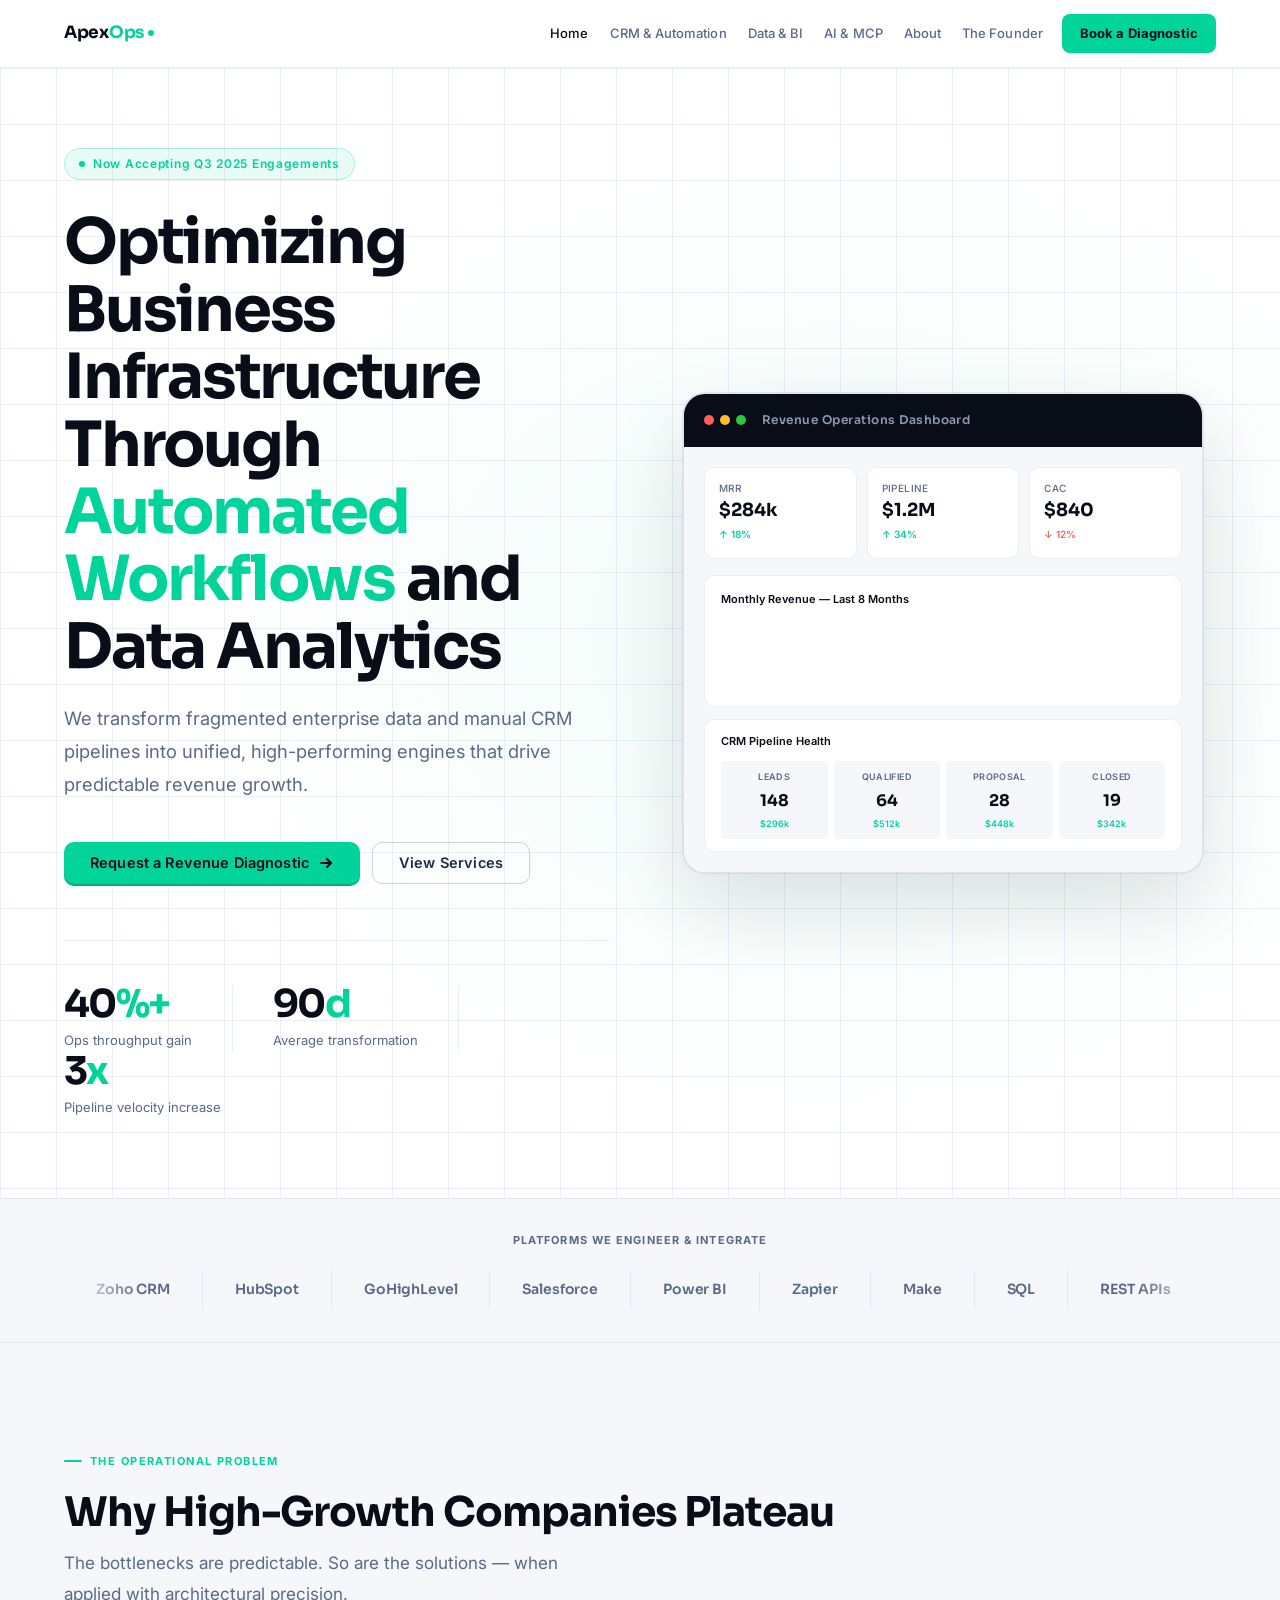
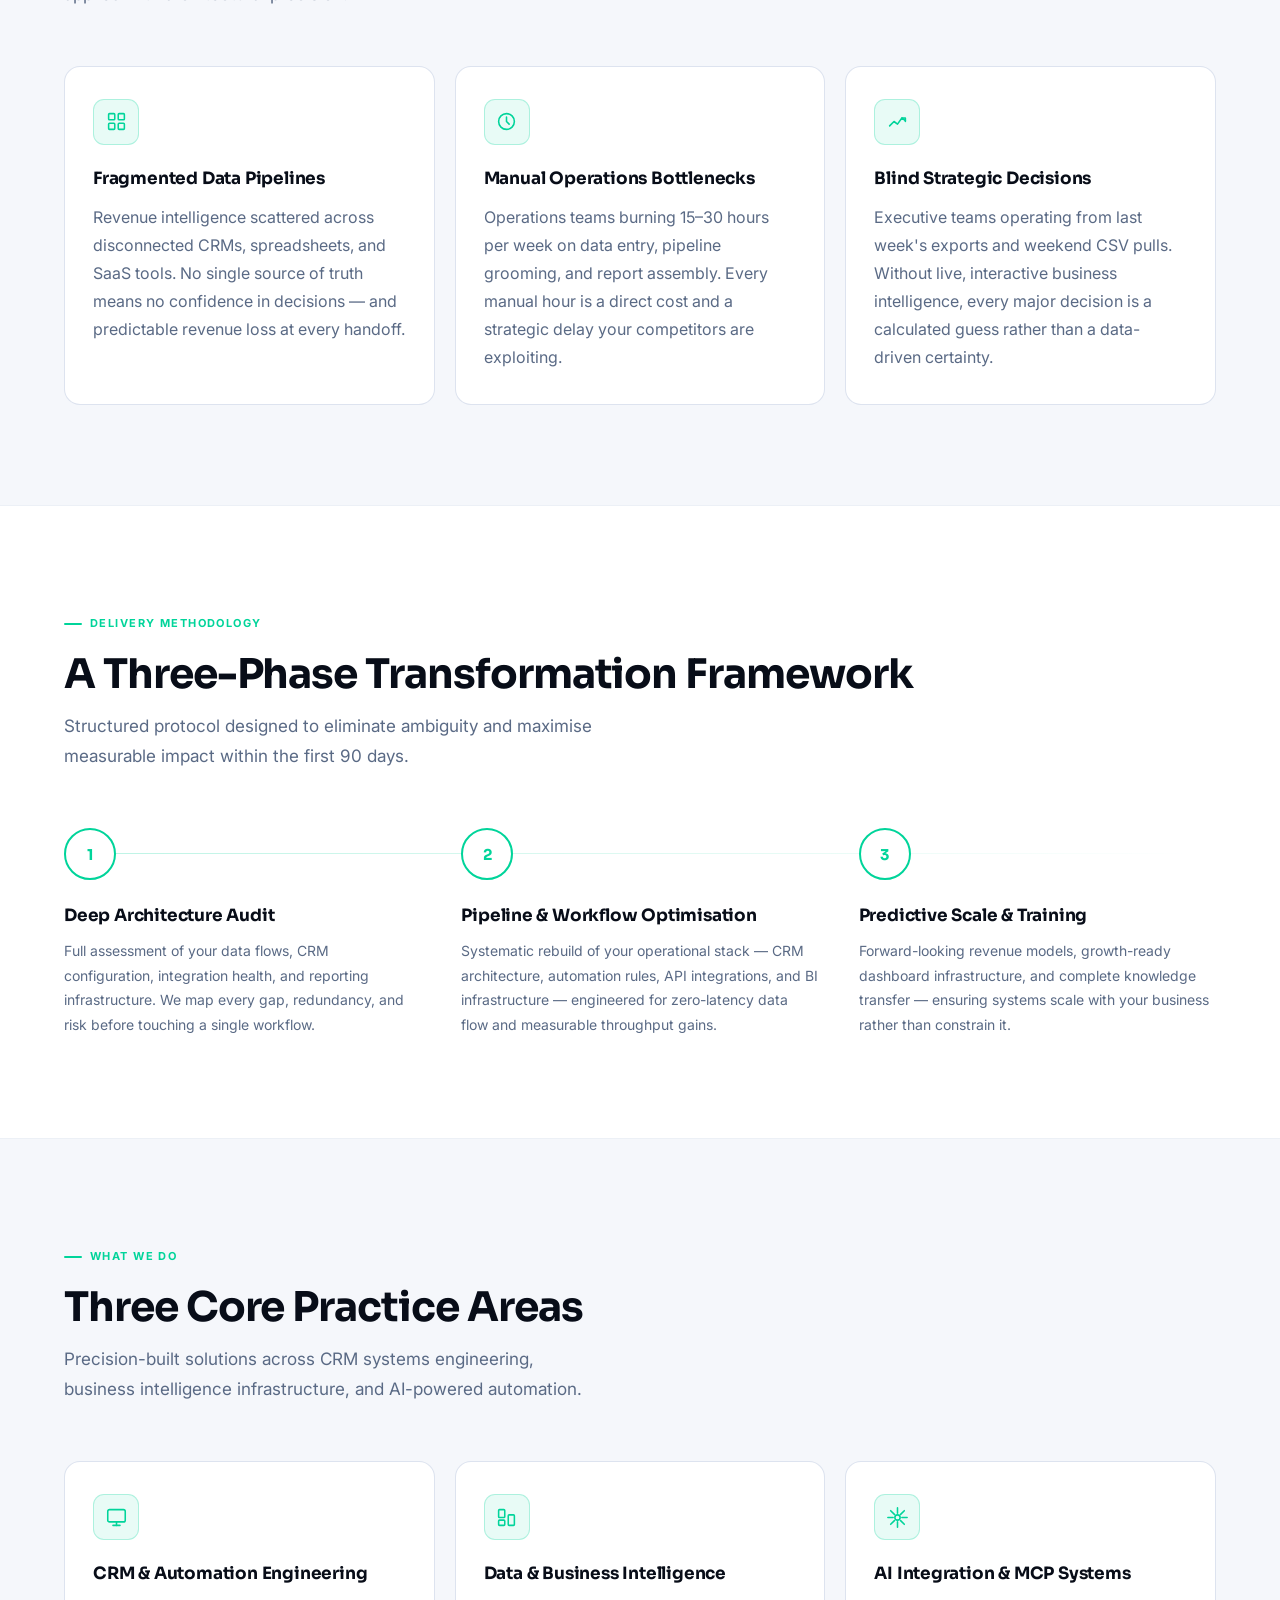
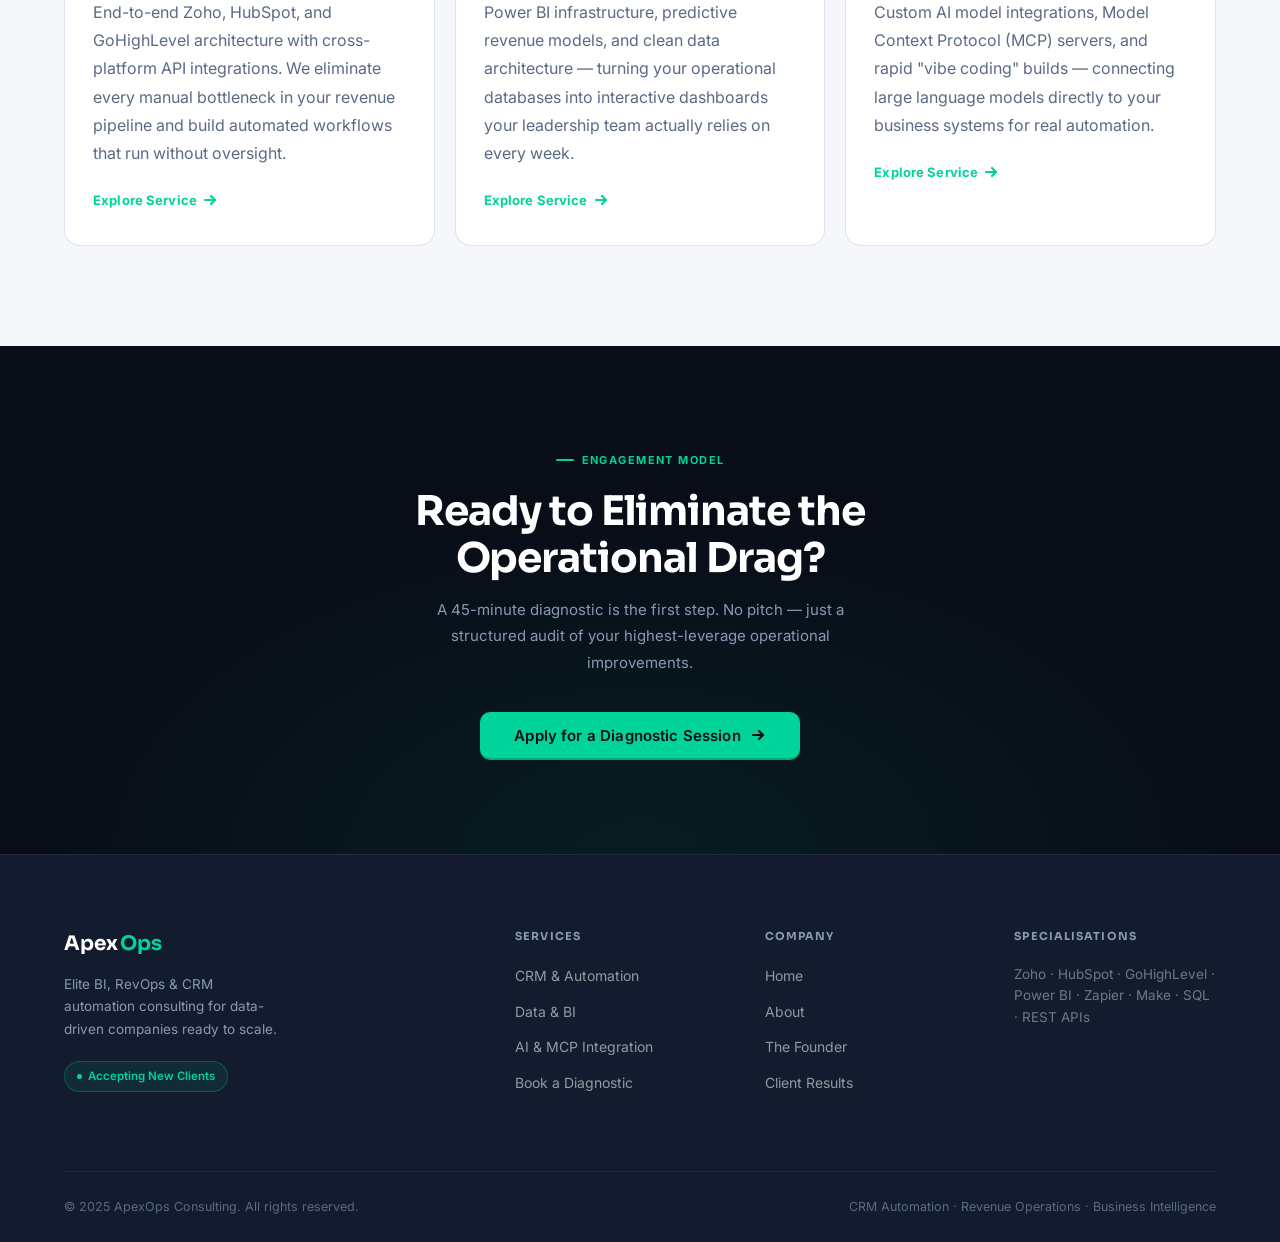
==== index.html @ e439e889 "Add files via upload" ====
<!DOCTYPE html>
<html lang="en">
<head>
  <meta charset="UTF-8"/>
  <meta name="viewport" content="width=device-width, initial-scale=1.0"/>
  <title>CRM Automation &amp; Revenue Strategy Consultant | RevOps Analytics</title>
  <meta name="description" content="Elite Business Intelligence, Revenue Operations, and CRM Automation consulting. Transform fragmented enterprise data into unified, high-performing revenue engines."/>
  <link rel="preconnect" href="https://fonts.googleapis.com"/>
  <link rel="preconnect" href="https://fonts.gstatic.com" crossorigin/>
  <link href="https://fonts.googleapis.com/css2?family=Sora:wght@400;600;700&family=Inter:wght@400;500;600&display=swap" rel="stylesheet"/>
  <link rel="stylesheet" href="css/style.css"/>
</head>
<body>

<div id="site-nav"></div>

<main class="pt-nav">

  <!-- ══ HERO ══ -->
  <section class="hero" aria-labelledby="hero-h1">
    <div class="hero-bg" aria-hidden="true"></div>

    <!-- Left: copy -->
    <div class="hero-content">
      <div class="badge reveal">
        <span class="badge-dot"></span>
        Now Accepting Q3 2025 Engagements
      </div>
      <h1 id="hero-h1" class="reveal reveal-delay-1">
        Optimizing Business Infrastructure Through <em>Automated Workflows</em> and Data Analytics
      </h1>
      <p class="hero-sub reveal reveal-delay-2">
        We transform fragmented enterprise data and manual CRM pipelines into unified, high-performing engines that drive predictable revenue growth.
      </p>
      <div class="hero-actions reveal reveal-delay-3">
        <a href="schedule.html" class="btn btn-primary">
          Request a Revenue Diagnostic
          <svg class="arrow" width="16" height="16" viewBox="0 0 16 16" fill="none" stroke="currentColor" stroke-width="2.2" stroke-linecap="round" stroke-linejoin="round" aria-hidden="true"><line x1="3" y1="8" x2="13" y2="8"/><polyline points="9,4 13,8 9,12"/></svg>
        </a>
        <a href="crm.html" class="btn btn-ghost">View Services</a>
      </div>
      <div class="hero-stats reveal reveal-delay-4" role="list" aria-label="Key performance benchmarks">
        <div class="stat-item" role="listitem">
          <div class="stat-val">40<em>%+</em></div>
          <div class="stat-lbl">Ops throughput gain</div>
        </div>
        <div class="stat-item" role="listitem">
          <div class="stat-val">90<em>d</em></div>
          <div class="stat-lbl">Average transformation</div>
        </div>
        <div class="stat-item" role="listitem">
          <div class="stat-val">3<em>x</em></div>
          <div class="stat-lbl">Pipeline velocity increase</div>
        </div>
      </div>
    </div>

    <!-- Right: dashboard visual -->
    <div class="hero-visual" aria-hidden="true">
      <div class="dashboard-mock">
        <div class="dash-header">
          <div class="dash-dots">
            <span></span><span></span><span></span>
          </div>
          <span class="dash-title">Revenue Operations Dashboard</span>
        </div>
        <div class="dash-body">
          <div class="dash-kpis">
            <div class="dash-kpi">
              <div class="dash-kpi-label">MRR</div>
              <div class="dash-kpi-val">$284k</div>
              <div class="dash-kpi-delta up">↑ 18%</div>
            </div>
            <div class="dash-kpi">
              <div class="dash-kpi-label">Pipeline</div>
              <div class="dash-kpi-val">$1.2M</div>
              <div class="dash-kpi-delta up">↑ 34%</div>
            </div>
            <div class="dash-kpi">
              <div class="dash-kpi-label">CAC</div>
              <div class="dash-kpi-val">$840</div>
              <div class="dash-kpi-delta down">↓ 12%</div>
            </div>
          </div>
          <div class="dash-chart-area">
            <div class="dash-chart-label">Monthly Revenue — Last 8 Months</div>
            <div class="dash-bars">
              <div class="dash-bar"><div class="fill" style="height:42%;animation-delay:0.1s"></div></div>
              <div class="dash-bar"><div class="fill" style="height:55%;animation-delay:0.15s"></div></div>
              <div class="dash-bar"><div class="fill" style="height:48%;animation-delay:0.2s"></div></div>
              <div class="dash-bar"><div class="fill" style="height:63%;animation-delay:0.25s"></div></div>
              <div class="dash-bar"><div class="fill" style="height:58%;animation-delay:0.3s"></div></div>
              <div class="dash-bar"><div class="fill" style="height:74%;animation-delay:0.35s"></div></div>
              <div class="dash-bar active"><div class="fill" style="height:81%;animation-delay:0.4s"></div></div>
              <div class="dash-bar active"><div class="fill" style="height:92%;animation-delay:0.45s"></div></div>
            </div>
          </div>
          <div class="dash-pipeline">
            <div class="dash-pipeline-label">CRM Pipeline Health</div>
            <div class="pipe-stages">
              <div class="pipe-stage">
                <div class="pipe-stage-name">Leads</div>
                <div class="pipe-stage-count">148</div>
                <div class="pipe-stage-val">$296k</div>
              </div>
              <div class="pipe-stage">
                <div class="pipe-stage-name">Qualified</div>
                <div class="pipe-stage-count">64</div>
                <div class="pipe-stage-val">$512k</div>
              </div>
              <div class="pipe-stage">
                <div class="pipe-stage-name">Proposal</div>
                <div class="pipe-stage-count">28</div>
                <div class="pipe-stage-val">$448k</div>
              </div>
              <div class="pipe-stage">
                <div class="pipe-stage-name">Closed</div>
                <div class="pipe-stage-count">19</div>
                <div class="pipe-stage-val" style="color:#00D49A">$342k</div>
              </div>
            </div>
          </div>
        </div>
      </div>
    </div>
  </section>

  <!-- ══ TRUST STRIP ══ -->
  <div class="trust-strip">
    <p class="trust-label">Platforms We Engineer &amp; Integrate</p>
    <div class="marquee-wrapper">
      <div class="marquee-track" aria-hidden="true">
        <span class="marquee-item">Zoho CRM</span>
        <span class="marquee-item">HubSpot</span>
        <span class="marquee-item">GoHighLevel</span>
        <span class="marquee-item">Salesforce</span>
        <span class="marquee-item">Power BI</span>
        <span class="marquee-item">Zapier</span>
        <span class="marquee-item">Make</span>
        <span class="marquee-item">SQL</span>
        <span class="marquee-item">REST APIs</span>
        <span class="marquee-item">DAX</span>
        <span class="marquee-item">ActiveCampaign</span>
        <span class="marquee-item">Pipedrive</span>
        <span class="marquee-item">Claude &amp; OpenAI</span>
        <span class="marquee-item">MCP Servers</span>
        <span class="marquee-item">Vibe Coding</span>
        <span class="marquee-item">Zoho CRM</span>
        <span class="marquee-item">HubSpot</span>
        <span class="marquee-item">GoHighLevel</span>
        <span class="marquee-item">Salesforce</span>
        <span class="marquee-item">Power BI</span>
        <span class="marquee-item">Zapier</span>
        <span class="marquee-item">Make</span>
        <span class="marquee-item">SQL</span>
        <span class="marquee-item">REST APIs</span>
        <span class="marquee-item">DAX</span>
        <span class="marquee-item">ActiveCampaign</span>
        <span class="marquee-item">Pipedrive</span>
        <span class="marquee-item">Claude &amp; OpenAI</span>
        <span class="marquee-item">MCP Servers</span>
        <span class="marquee-item">Vibe Coding</span>
      </div>
    </div>
  </div>

  <!-- ══ PAIN POINTS ══ -->
  <section class="surface" aria-labelledby="pain-h2">
    <div class="section-head">
      <span class="eyebrow reveal">The Operational Problem</span>
      <h2 id="pain-h2" class="reveal reveal-delay-1">Why High-Growth Companies Plateau</h2>
      <p class="section-lead reveal reveal-delay-2">The bottlenecks are predictable. So are the solutions — when applied with architectural precision.</p>
    </div>
    <div class="card-grid" role="list">
      <article class="card reveal" role="listitem">
        <div class="card-top-bar"></div>
        <div class="card-icon" aria-hidden="true">
          <svg viewBox="0 0 24 24"><rect x="3" y="3" width="7" height="7" rx="1"/><rect x="14" y="3" width="7" height="7" rx="1"/><rect x="3" y="14" width="7" height="7" rx="1"/><rect x="14" y="14" width="7" height="7" rx="1"/></svg>
        </div>
        <h3>Fragmented Data Pipelines</h3>
        <p>Revenue intelligence scattered across disconnected CRMs, spreadsheets, and SaaS tools. No single source of truth means no confidence in decisions — and predictable revenue loss at every handoff.</p>
      </article>
      <article class="card reveal reveal-delay-1" role="listitem">
        <div class="card-top-bar"></div>
        <div class="card-icon" aria-hidden="true">
          <svg viewBox="0 0 24 24"><circle cx="12" cy="12" r="9"/><polyline points="12,7 12,12 15,15"/></svg>
        </div>
        <h3>Manual Operations Bottlenecks</h3>
        <p>Operations teams burning 15–30 hours per week on data entry, pipeline grooming, and report assembly. Every manual hour is a direct cost and a strategic delay your competitors are exploiting.</p>
      </article>
      <article class="card reveal reveal-delay-2" role="listitem">
        <div class="card-top-bar"></div>
        <div class="card-icon" aria-hidden="true">
          <svg viewBox="0 0 24 24"><polyline points="3,17 8,12 12,15 17,8 21,11"/><polyline points="17,8 21,8 21,12"/></svg>
        </div>
        <h3>Blind Strategic Decisions</h3>
        <p>Executive teams operating from last week's exports and weekend CSV pulls. Without live, interactive business intelligence, every major decision is a calculated guess rather than a data-driven certainty.</p>
      </article>
    </div>
  </section>

  <div class="divider"></div>

  <!-- ══ METHODOLOGY ══ -->
  <section aria-labelledby="method-h2">
    <div class="section-head">
      <span class="eyebrow reveal">Delivery Methodology</span>
      <h2 id="method-h2" class="reveal reveal-delay-1">A Three-Phase Transformation Framework</h2>
      <p class="section-lead reveal reveal-delay-2">Structured protocol designed to eliminate ambiguity and maximise measurable impact within the first 90 days.</p>
    </div>
    <div class="steps" role="list">
      <div class="step reveal" role="listitem">
        <div class="step-num" aria-label="Phase one">1</div>
        <h3>Deep Architecture Audit</h3>
        <p>Full assessment of your data flows, CRM configuration, integration health, and reporting infrastructure. We map every gap, redundancy, and risk before touching a single workflow.</p>
      </div>
      <div class="step reveal reveal-delay-1" role="listitem">
        <div class="step-num" aria-label="Phase two">2</div>
        <h3>Pipeline &amp; Workflow Optimisation</h3>
        <p>Systematic rebuild of your operational stack — CRM architecture, automation rules, API integrations, and BI infrastructure — engineered for zero-latency data flow and measurable throughput gains.</p>
      </div>
      <div class="step reveal reveal-delay-2" role="listitem">
        <div class="step-num" aria-label="Phase three">3</div>
        <h3>Predictive Scale &amp; Training</h3>
        <p>Forward-looking revenue models, growth-ready dashboard infrastructure, and complete knowledge transfer — ensuring systems scale with your business rather than constrain it.</p>
      </div>
    </div>
  </section>

  <div class="divider"></div>

  <!-- ══ SERVICES OVERVIEW ══ -->
  <section class="surface" aria-labelledby="services-h2">
    <div class="section-head">
      <span class="eyebrow reveal">What We Do</span>
      <h2 id="services-h2" class="reveal reveal-delay-1">Three Core Practice Areas</h2>
      <p class="section-lead reveal reveal-delay-2">Precision-built solutions across CRM systems engineering, business intelligence infrastructure, and AI-powered automation.</p>
    </div>
    <div class="card-grid">
      <a href="crm.html" class="card reveal">
        <div class="card-top-bar"></div>
        <div class="card-icon" aria-hidden="true">
          <svg viewBox="0 0 24 24"><rect x="2" y="3" width="20" height="14" rx="2"/><line x1="8" y1="21" x2="16" y2="21"/><line x1="12" y1="17" x2="12" y2="21"/></svg>
        </div>
        <h3>CRM &amp; Automation Engineering</h3>
        <p>End-to-end Zoho, HubSpot, and GoHighLevel architecture with cross-platform API integrations. We eliminate every manual bottleneck in your revenue pipeline and build automated workflows that run without oversight.</p>
        <span class="card-link-label" aria-hidden="true">
          Explore Service
          <svg width="14" height="14" viewBox="0 0 14 14" fill="none" stroke="currentColor" stroke-width="2.2" stroke-linecap="round" stroke-linejoin="round"><line x1="2" y1="7" x2="12" y2="7"/><polyline points="8,3 12,7 8,11"/></svg>
        </span>
      </a>
      <a href="bi.html" class="card reveal reveal-delay-1">
        <div class="card-top-bar"></div>
        <div class="card-icon" aria-hidden="true">
          <svg viewBox="0 0 24 24"><rect x="3" y="3" width="7" height="9" rx="1"/><rect x="14" y="9" width="7" height="12" rx="1"/><rect x="3" y="15" width="7" height="6" rx="1"/></svg>
        </div>
        <h3>Data &amp; Business Intelligence</h3>
        <p>Power BI infrastructure, predictive revenue models, and clean data architecture — turning your operational databases into interactive dashboards your leadership team actually relies on every week.</p>
        <span class="card-link-label" aria-hidden="true">
          Explore Service
          <svg width="14" height="14" viewBox="0 0 14 14" fill="none" stroke="currentColor" stroke-width="2.2" stroke-linecap="round" stroke-linejoin="round"><line x1="2" y1="7" x2="12" y2="7"/><polyline points="8,3 12,7 8,11"/></svg>
        </span>
      </a>
      <a href="ai.html" class="card reveal reveal-delay-2">
        <div class="card-top-bar"></div>
        <div class="card-icon" aria-hidden="true">
          <svg viewBox="0 0 24 24"><circle cx="12" cy="12" r="3"/><path d="M12 1v6m0 10v6M4.22 4.22l4.24 4.24m7.08 7.08 4.24 4.24M1 12h6m10 0h6M4.22 19.78l4.24-4.24m7.08-7.08 4.24-4.24"/></svg>
        </div>
        <h3>AI Integration &amp; MCP Systems</h3>
        <p>Custom AI model integrations, Model Context Protocol (MCP) servers, and rapid "vibe coding" builds — connecting large language models directly to your business systems for real automation.</p>
        <span class="card-link-label" aria-hidden="true">
          Explore Service
          <svg width="14" height="14" viewBox="0 0 14 14" fill="none" stroke="currentColor" stroke-width="2.2" stroke-linecap="round" stroke-linejoin="round"><line x1="2" y1="7" x2="12" y2="7"/><polyline points="8,3 12,7 8,11"/></svg>
        </span>
      </a>
    </div>
  </section>

  <!-- ══ CTA BAND ══ -->
  <section class="cta-band" aria-labelledby="cta-h2">
    <span class="eyebrow reveal">Engagement Model</span>
    <h2 id="cta-h2" class="reveal reveal-delay-1">Ready to Eliminate the Operational Drag?</h2>
    <p class="reveal reveal-delay-2">A 45-minute diagnostic is the first step. No pitch — just a structured audit of your highest-leverage operational improvements.</p>
    <a href="schedule.html" class="btn btn-primary reveal reveal-delay-3" style="font-size:15px;padding:15px 34px;">
      Apply for a Diagnostic Session
      <svg class="arrow" width="16" height="16" viewBox="0 0 16 16" fill="none" stroke="currentColor" stroke-width="2.2" stroke-linecap="round" stroke-linejoin="round" aria-hidden="true"><line x1="3" y1="8" x2="13" y2="8"/><polyline points="9,4 13,8 9,12"/></svg>
    </a>
  </section>

</main>

<div id="site-footer"></div>
<script src="js/nav-inject.js"></script>
<script src="js/shared.js"></script>
</body>
</html>
---- css/style.css ----
/* ══════════════════════════════════════════
   ApexOps — Design System
   Premium RevOps & BI Consulting Website
══════════════════════════════════════════ */

*, *::before, *::after { box-sizing: border-box; margin: 0; padding: 0; }

:root {
  --ink:        #080D18;
  --ink-mid:    #131C2E;
  --ink-soft:   #1E2D47;
  --muted:      #5A6A85;
  --muted-lt:   #8899B4;
  --border:     rgba(100,130,180,0.12);
  --border-md:  rgba(100,130,180,0.22);
  --border-lg:  rgba(100,130,180,0.34);
  --surface:    #F5F7FB;
  --surface-2:  #EDEEF5;
  --white:      #FFFFFF;
  --em:         #00D49A;
  --em-dk:      #00AE7E;
  --em-glow:    rgba(0,212,154,0.09);
  --em-border:  rgba(0,212,154,0.26);
  --em-strong:  rgba(0,212,154,0.18);
  --ff-d:       'Sora', sans-serif;
  --ff-b:       'Inter', sans-serif;
  --r:          10px;
  --r-lg:       16px;
  --r-xl:       22px;
  --ease:       0.24s cubic-bezier(0.4,0,0.2,1);
  --ease-spring:0.4s cubic-bezier(0.34,1.56,0.64,1);
}

html { scroll-behavior: smooth; }

body {
  font-family: var(--ff-b);
  background: var(--white);
  color: var(--ink);
  line-height: 1.7;
  font-size: 16px;
  -webkit-font-smoothing: antialiased;
  -moz-osx-font-smoothing: grayscale;
  overflow-x: hidden;
}

/* ── SCROLL ANIMATIONS ── */
.reveal {
  opacity: 0;
  transform: translateY(28px);
  transition: opacity 0.6s ease, transform 0.6s ease;
}
.reveal.visible {
  opacity: 1;
  transform: translateY(0);
}
.reveal-delay-1 { transition-delay: 0.1s; }
.reveal-delay-2 { transition-delay: 0.2s; }
.reveal-delay-3 { transition-delay: 0.3s; }
.reveal-delay-4 { transition-delay: 0.4s; }

/* ── TYPOGRAPHY ── */
h1 {
  font-family: var(--ff-d);
  font-size: clamp(2.3rem, 5.2vw, 3.9rem);
  font-weight: 700;
  line-height: 1.08;
  letter-spacing: -0.036em;
  color: var(--ink);
}
h2 {
  font-family: var(--ff-d);
  font-size: clamp(1.7rem, 3.4vw, 2.55rem);
  font-weight: 700;
  line-height: 1.17;
  letter-spacing: -0.026em;
  color: var(--ink);
}
h3 {
  font-family: var(--ff-d);
  font-size: 1.06rem;
  font-weight: 700;
  letter-spacing: -0.012em;
  color: var(--ink);
  margin-bottom: 9px;
}
h4 {
  font-family: var(--ff-d);
  font-size: 0.88rem;
  font-weight: 700;
  letter-spacing: 0.08em;
  text-transform: uppercase;
  color: var(--muted-lt);
  margin-bottom: 16px;
}
p { color: var(--muted); line-height: 1.76; }

/* ── NAV ── */
.nav {
  position: fixed; top: 0; left: 0; right: 0; z-index: 900;
  height: 68px;
  display: flex; align-items: center; justify-content: space-between;
  padding: 0 max(24px, 5vw);
  background: rgba(255,255,255,0.93);
  backdrop-filter: saturate(180%) blur(24px);
  -webkit-backdrop-filter: saturate(180%) blur(24px);
  border-bottom: 1px solid var(--border);
  transition: box-shadow var(--ease), border-color var(--ease);
}
.nav.scrolled {
  border-color: var(--border-md);
  box-shadow: 0 4px 40px rgba(8,13,24,0.07);
}

.nav-brand {
  font-family: var(--ff-d);
  font-size: 17px; font-weight: 700;
  color: var(--ink); text-decoration: none;
  letter-spacing: -0.5px;
  display: flex; align-items: center;
  gap: 1px; flex-shrink: 0;
}
.nav-brand .accent { color: var(--em); }
.nav-brand .dot {
  width: 6px; height: 6px; border-radius: 50%;
  background: var(--em); margin-left: 3px;
  animation: blink 2.4s ease-in-out infinite;
}
@keyframes blink { 0%,100%{opacity:1} 50%{opacity:0.3} }

.nav-links {
  display: flex; align-items: center; gap: 1px;
}
.nav-links a {
  font-size: 13px; font-weight: 500;
  color: var(--muted); text-decoration: none;
  padding: 7px 10px; border-radius: 8px;
  transition: var(--ease); white-space: nowrap;
  letter-spacing: 0.005em;
}
.nav-links a:hover { color: var(--ink); background: var(--surface); }
.nav-links a.active { color: var(--ink); }
.nav-links .nav-cta {
  background: var(--em) !important;
  color: var(--ink) !important;
  font-weight: 700 !important;
  font-size: 13px !important;
  padding: 8px 18px !important;
  border-radius: 8px !important;
  margin-left: 8px;
  letter-spacing: 0.01em;
}
.nav-links .nav-cta:hover {
  background: var(--em-dk) !important;
  transform: translateY(-1px);
  box-shadow: 0 4px 16px rgba(0,212,154,0.3);
}

.hamburger {
  display: none;
  background: none; border: none; cursor: pointer;
  color: var(--ink); padding: 6px; border-radius: 6px;
  transition: var(--ease);
}
.hamburger:hover { background: var(--surface); }

@media (max-width: 1000px) {
  .hamburger { display: flex; }
  .nav-links {
    display: none;
    position: fixed; top: 68px; left: 0; right: 0;
    background: var(--white);
    border-bottom: 1px solid var(--border);
    flex-direction: column; align-items: stretch;
    padding: 16px max(24px,5vw) 24px;
    gap: 2px; z-index: 899;
    box-shadow: 0 16px 40px rgba(8,13,24,0.1);
  }
  .nav-links.open { display: flex; }
  .nav-links a {
    padding: 13px 8px; border-radius: 0;
    border-bottom: 1px solid var(--border);
    font-size: 15px;
  }
  .nav-links .nav-cta {
    margin: 14px 0 0 !important;
    border-radius: 10px !important;
    text-align: center !important;
    padding: 14px 18px !important;
  }
}

/* ── SCROLL PROGRESS ── */
#scroll-bar {
  position: fixed; top: 68px; left: 0;
  height: 2px; width: 0;
  background: linear-gradient(90deg, var(--em), var(--em-dk));
  z-index: 901; pointer-events: none;
}

/* ── LAYOUT ── */
.pt-nav { padding-top: 68px; }
.container { max-width: 1160px; margin: 0 auto; padding: 0 max(24px,5vw); }

section { padding: 100px max(24px,5vw); }
section.tight { padding: 72px max(24px,5vw); }
section.dark { background: var(--ink); }
section.surface { background: var(--surface); }

.eyebrow {
  display: inline-flex; align-items: center; gap: 8px;
  font-size: 11px; font-weight: 700;
  letter-spacing: 0.13em; text-transform: uppercase;
  color: var(--em); margin-bottom: 18px;
}
.eyebrow::before {
  content: '';
  width: 18px; height: 2px;
  background: var(--em); border-radius: 2px;
  flex-shrink: 0;
}

.section-lead {
  font-size: 1.07rem;
  color: var(--muted);
  max-width: 540px;
  line-height: 1.8;
  margin-top: 12px;
}
.section-head { margin-bottom: 56px; }

/* ── BUTTONS ── */
.btn {
  display: inline-flex; align-items: center; gap: 9px;
  font-family: var(--ff-b); font-weight: 600;
  font-size: 14.5px; border: none; cursor: pointer;
  padding: 13px 26px; border-radius: var(--r);
  text-decoration: none; transition: var(--ease);
  letter-spacing: 0.01em; line-height: 1;
  white-space: nowrap;
}
.btn-primary {
  background: var(--em); color: var(--ink);
  box-shadow: 0 2px 0 var(--em-dk);
}
.btn-primary:hover {
  background: var(--em-dk);
  transform: translateY(-2px);
  box-shadow: 0 6px 24px rgba(0,212,154,0.32);
}
.btn-primary .arrow { transition: transform var(--ease); }
.btn-primary:hover .arrow { transform: translateX(4px); }

.btn-ghost {
  background: transparent; color: var(--ink-soft);
  border: 1.5px solid var(--border-lg);
}
.btn-ghost:hover {
  border-color: var(--em);
  color: var(--em);
  background: var(--em-glow);
}

.btn-white {
  background: var(--white); color: var(--ink);
  box-shadow: 0 2px 0 rgba(0,0,0,0.08);
}
.btn-white:hover {
  transform: translateY(-2px);
  box-shadow: 0 6px 24px rgba(0,0,0,0.12);
}

/* ── BADGE ── */
.badge {
  display: inline-flex; align-items: center; gap: 8px;
  font-size: 12px; font-weight: 600; letter-spacing: 0.06em;
  color: var(--em); background: var(--em-glow);
  border: 1px solid var(--em-border);
  border-radius: 20px; padding: 5px 14px; margin-bottom: 28px;
}
.badge-dot {
  width: 6px; height: 6px; border-radius: 50%;
  background: var(--em);
  animation: pulse 2.2s ease-in-out infinite;
}
@keyframes pulse { 0%,100%{opacity:1;transform:scale(1)} 50%{opacity:0.4;transform:scale(0.65)} }

/* ══════════════════════════════════════════
   HERO
══════════════════════════════════════════ */
.hero {
  min-height: calc(100vh - 68px);
  display: grid;
  grid-template-columns: 1fr 1fr;
  align-items: center;
  gap: 60px;
  padding: 80px max(24px,5vw);
  position: relative;
  overflow: hidden;
}
@media (max-width: 900px) {
  .hero { grid-template-columns: 1fr; min-height: auto; padding: 60px max(24px,5vw) 48px; }
  .hero-visual { display: none; }
}

.hero-bg {
  position: absolute; inset: 0; pointer-events: none; z-index: 0;
  background-image:
    linear-gradient(var(--border) 1px, transparent 1px),
    linear-gradient(90deg, var(--border) 1px, transparent 1px);
  background-size: 56px 56px;
}
.hero-bg::after {
  content: '';
  position: absolute; inset: 0;
  background: radial-gradient(ellipse 80% 70% at 65% 50%, rgba(0,212,154,0.06) 0%, transparent 65%);
}
.hero-content { position: relative; z-index: 1; }
.hero h1 { margin-bottom: 22px; }
.hero h1 em { font-style: normal; color: var(--em); }
.hero-sub {
  font-size: clamp(1rem,1.7vw,1.15rem);
  color: var(--muted); max-width: 520px;
  margin-bottom: 40px; line-height: 1.8;
}
.hero-actions { display: flex; align-items: center; flex-wrap: wrap; gap: 12px; }
.hero-stats {
  display: flex; gap: 0; flex-wrap: wrap;
  margin-top: 56px; padding-top: 44px;
  border-top: 1px solid var(--border);
}
.stat-item {
  padding-right: 40px;
  margin-right: 40px;
  border-right: 1px solid var(--border);
}
.stat-item:last-child { border-right: none; margin-right: 0; padding-right: 0; }
.stat-val {
  font-family: var(--ff-d);
  font-size: 2.4rem; font-weight: 700;
  color: var(--ink); line-height: 1;
  letter-spacing: -0.045em;
}
.stat-val em { font-style: normal; color: var(--em); }
.stat-lbl { font-size: 13px; color: var(--muted); margin-top: 6px; font-weight: 400; }

/* Hero visual — dashboard mockup */
.hero-visual {
  position: relative; z-index: 1;
  display: flex; align-items: center; justify-content: center;
}
.dashboard-mock {
  width: 100%; max-width: 520px;
  background: var(--white);
  border: 1px solid var(--border-md);
  border-radius: var(--r-xl);
  overflow: hidden;
  box-shadow: 0 32px 80px rgba(8,13,24,0.12), 0 0 0 1px var(--border);
}
.dash-header {
  background: var(--ink);
  padding: 16px 20px;
  display: flex; align-items: center; gap: 10px;
}
.dash-dots { display: flex; gap: 6px; }
.dash-dots span {
  width: 10px; height: 10px; border-radius: 50%;
}
.dash-dots span:nth-child(1) { background: #FF5F57; }
.dash-dots span:nth-child(2) { background: #FFBD2E; }
.dash-dots span:nth-child(3) { background: #28CA42; }
.dash-title {
  font-family: var(--ff-d); font-size: 12px;
  font-weight: 600; color: var(--muted-lt);
  margin-left: 6px; letter-spacing: 0.04em;
}
.dash-body { padding: 20px; background: var(--surface); }

/* KPI row */
.dash-kpis {
  display: grid; grid-template-columns: repeat(3,1fr); gap: 10px;
  margin-bottom: 16px;
}
.dash-kpi {
  background: var(--white);
  border: 1px solid var(--border);
  border-radius: 10px;
  padding: 12px 14px;
}
.dash-kpi-label { font-size: 10px; color: var(--muted); font-weight: 500; margin-bottom: 4px; letter-spacing: 0.04em; text-transform: uppercase; }
.dash-kpi-val { font-family: var(--ff-d); font-size: 18px; font-weight: 700; color: var(--ink); line-height: 1; }
.dash-kpi-delta {
  font-size: 10px; font-weight: 600; margin-top: 4px;
  display: inline-flex; align-items: center; gap: 2px;
}
.dash-kpi-delta.up { color: var(--em); }
.dash-kpi-delta.down { color: #F56565; }

/* Chart area */
.dash-chart-area {
  background: var(--white);
  border: 1px solid var(--border);
  border-radius: 10px;
  padding: 14px 16px;
  margin-bottom: 12px;
}
.dash-chart-label { font-size: 11px; font-weight: 600; color: var(--ink); margin-bottom: 12px; }
.dash-bars {
  display: flex; align-items: flex-end; gap: 6px;
  height: 72px;
}
.dash-bar {
  flex: 1; border-radius: 4px 4px 0 0;
  background: var(--surface-2);
  transition: var(--ease);
  position: relative; overflow: hidden;
}
.dash-bar .fill {
  position: absolute; bottom: 0; left: 0; right: 0;
  border-radius: 4px 4px 0 0;
  background: linear-gradient(to top, var(--em-dk), var(--em));
  animation: barGrow 1s var(--ease) both;
}
@keyframes barGrow { from{height:0} }
.dash-bar.active .fill { background: linear-gradient(to top, #00B87A, var(--em)); }

/* Pipeline mini */
.dash-pipeline {
  background: var(--white);
  border: 1px solid var(--border);
  border-radius: 10px;
  padding: 12px 16px;
}
.dash-pipeline-label { font-size: 11px; font-weight: 600; color: var(--ink); margin-bottom: 10px; }
.pipe-stages { display: flex; gap: 6px; }
.pipe-stage {
  flex: 1; background: var(--surface); border-radius: 6px;
  padding: 8px 6px; text-align: center;
}
.pipe-stage-name { font-size: 9px; color: var(--muted); font-weight: 600; letter-spacing: 0.04em; text-transform: uppercase; }
.pipe-stage-count { font-family: var(--ff-d); font-size: 16px; font-weight: 700; color: var(--ink); margin: 3px 0 1px; }
.pipe-stage-val { font-size: 9px; color: var(--em); font-weight: 600; }

/* ══════════════════════════════════════════
   LOGO / TRUST STRIP
══════════════════════════════════════════ */
.trust-strip {
  padding: 32px max(24px,5vw);
  border-top: 1px solid var(--border);
  border-bottom: 1px solid var(--border);
  background: var(--surface);
  overflow: hidden;
}
.trust-label {
  font-size: 11px; font-weight: 700;
  letter-spacing: 0.1em; text-transform: uppercase;
  color: var(--muted); text-align: center;
  margin-bottom: 20px;
}
.marquee-wrapper { overflow: hidden; position: relative; }
.marquee-wrapper::before,
.marquee-wrapper::after {
  content: ''; position: absolute; top: 0; bottom: 0; width: 80px; z-index: 2;
}
.marquee-wrapper::before { left: 0; background: linear-gradient(90deg, var(--surface), transparent); }
.marquee-wrapper::after  { right: 0; background: linear-gradient(-90deg, var(--surface), transparent); }
.marquee-track {
  display: flex; gap: 0;
  animation: marquee 28s linear infinite;
  width: max-content;
}
@media (prefers-reduced-motion: reduce) { .marquee-track { animation: none; } }
@keyframes marquee { from{transform:translateX(0)} to{transform:translateX(-50%)} }
.marquee-item {
  padding: 8px 32px;
  font-family: var(--ff-d); font-size: 14px; font-weight: 600;
  color: var(--muted); white-space: nowrap;
  border-right: 1px solid var(--border);
  letter-spacing: -0.01em;
}

/* ══════════════════════════════════════════
   CARDS
══════════════════════════════════════════ */
.card-grid {
  display: grid;
  grid-template-columns: repeat(auto-fit, minmax(280px,1fr));
  gap: 20px;
}
.card-grid-2 {
  display: grid;
  grid-template-columns: repeat(auto-fit, minmax(340px,1fr));
  gap: 20px;
}

/* Light card */
.card {
  background: var(--white);
  border: 1px solid var(--border-md);
  border-radius: var(--r-lg);
  padding: 32px 28px;
  transition: transform var(--ease), border-color var(--ease), box-shadow var(--ease);
  position: relative; overflow: hidden;
}
.card-top-bar {
  position: absolute; top: 0; left: 0; right: 0; height: 3px;
  background: var(--em); transform: scaleX(0); transform-origin: left;
  transition: transform 0.3s var(--ease);
  border-radius: 0;
}
.card:hover {
  border-color: var(--em-border);
  transform: translateY(-5px);
  box-shadow: 0 20px 56px rgba(0,212,154,0.08), 0 4px 16px rgba(8,13,24,0.06);
}
.card:hover .card-top-bar { transform: scaleX(1); }

.card-icon {
  width: 46px; height: 46px; border-radius: 11px;
  background: var(--em-glow); border: 1px solid var(--em-border);
  display: flex; align-items: center; justify-content: center;
  margin-bottom: 20px; transition: var(--ease);
}
.card:hover .card-icon { background: var(--em-strong); }
.card-icon svg {
  width: 21px; height: 21px;
  stroke: var(--em); fill: none;
  stroke-width: 1.8; stroke-linecap: round; stroke-linejoin: round;
}

/* Dark card */
.card-dark {
  background: var(--ink-mid);
  border: 1px solid rgba(255,255,255,0.07);
  border-radius: var(--r-lg);
  padding: 36px 30px;
  transition: transform var(--ease), border-color var(--ease);
  position: relative; overflow: hidden;
}
.card-dark-bar {
  position: absolute; bottom: 0; left: 0; right: 0; height: 3px;
  background: var(--em); transform: scaleX(0); transform-origin: left;
  transition: transform 0.3s var(--ease);
}
.card-dark:hover {
  border-color: rgba(0,212,154,0.2);
  transform: translateY(-4px);
  box-shadow: 0 20px 56px rgba(0,0,0,0.3);
}
.card-dark:hover .card-dark-bar { transform: scaleX(1); }
.card-dark h3 { color: var(--white); margin-bottom: 12px; }
.card-dark p  { color: var(--muted-lt); font-size: 14.5px; line-height: 1.72; }
.card-tag {
  display: inline-block; font-size: 11px; font-weight: 700;
  letter-spacing: 0.09em; text-transform: uppercase;
  color: var(--em); background: rgba(0,212,154,0.1);
  border: 1px solid var(--em-border);
  padding: 4px 10px; border-radius: 5px; margin-bottom: 16px;
}
.card-dark ul { list-style: none; margin-top: 20px; }
.card-dark ul li {
  font-size: 13.5px; color: var(--muted-lt);
  padding: 6px 0;
  display: flex; align-items: flex-start; gap: 10px;
  border-bottom: 1px solid rgba(255,255,255,0.05);
}
.card-dark ul li:last-child { border-bottom: none; }
.card-dark ul li::before {
  content: ''; flex-shrink: 0;
  width: 5px; height: 5px; border-radius: 50%;
  background: var(--em); margin-top: 9px;
}

/* Link card variant */
a.card { text-decoration: none; display: block; }
.card-link-label {
  display: inline-flex; align-items: center; gap: 6px;
  color: var(--em); font-size: 13px; font-weight: 700;
  margin-top: 22px; letter-spacing: 0.01em;
  transition: gap var(--ease);
}
.card:hover .card-link-label { gap: 10px; }

/* ══════════════════════════════════════════
   STACK TAGS
══════════════════════════════════════════ */
.tag-cloud { display: flex; flex-wrap: wrap; gap: 10px; }
.tag {
  font-size: 13px; font-weight: 500;
  color: var(--ink-soft);
  border: 1px solid var(--border-md);
  border-radius: 7px; padding: 7px 15px;
  background: var(--white); transition: var(--ease);
  cursor: default;
}
.tag:hover { border-color: var(--em); color: var(--em); background: var(--em-glow); }

/* ══════════════════════════════════════════
   PROCESS STEPS
══════════════════════════════════════════ */
.steps {
  display: grid;
  grid-template-columns: repeat(auto-fit, minmax(200px,1fr));
  gap: 40px;
  position: relative;
}
.steps::before {
  content: '';
  position: absolute; top: 25px; left: 26px; right: 26px; height: 1px;
  background: linear-gradient(90deg, var(--em-border), transparent);
}
@media (max-width: 640px) { .steps::before { display: none; } }

.step { position: relative; }
.step-num {
  width: 52px; height: 52px; border-radius: 50%;
  border: 2px solid var(--em); background: var(--white);
  display: flex; align-items: center; justify-content: center;
  font-family: var(--ff-d); font-size: 15px; font-weight: 700;
  color: var(--em); margin-bottom: 22px;
  position: relative; z-index: 1;
  transition: var(--ease);
}
.step:hover .step-num {
  background: var(--em); color: var(--ink);
}
.step h3 { margin-bottom: 8px; }
.step p { font-size: 14px; }

/* ══════════════════════════════════════════
   TESTIMONIALS
══════════════════════════════════════════ */
.testi-grid {
  display: grid;
  grid-template-columns: repeat(auto-fit, minmax(300px,1fr));
  gap: 20px;
}
.testi-card {
  background: var(--white);
  border: 1px solid var(--border-md);
  border-radius: var(--r-lg);
  padding: 32px 28px;
  transition: var(--ease);
}
.testi-card:hover {
  border-color: var(--em-border);
  box-shadow: 0 12px 40px rgba(0,212,154,0.07);
  transform: translateY(-3px);
}
.stars { color: var(--em); font-size: 13px; letter-spacing: 3px; margin-bottom: 18px; }
.testi-card blockquote {
  font-size: 15px; line-height: 1.76;
  color: var(--ink-soft); font-style: italic; margin-bottom: 24px;
  border-left: 3px solid var(--em-border);
  padding-left: 16px;
}
.testi-meta { display: flex; align-items: center; gap: 12px; }
.avatar {
  width: 42px; height: 42px; border-radius: 50%;
  background: var(--em-glow); border: 1.5px solid var(--em-border);
  display: flex; align-items: center; justify-content: center;
  font-family: var(--ff-d); font-size: 12px; font-weight: 700;
  color: var(--em); flex-shrink: 0;
}
.meta-name { font-size: 14px; font-weight: 600; color: var(--ink); }
.meta-role { font-size: 12px; color: var(--muted); margin-top: 2px; }

/* ══════════════════════════════════════════
   CONTACT FORM
══════════════════════════════════════════ */
.form-wrap {
  max-width: 640px; margin: 0 auto;
  background: var(--white);
  border: 1px solid var(--border-md);
  border-radius: var(--r-xl);
  padding: 48px 44px;
  box-shadow: 0 24px 64px rgba(8,13,24,0.06);
}
@media (max-width: 640px) { .form-wrap { padding: 28px 22px; } }
.form-row { display: grid; grid-template-columns: 1fr 1fr; gap: 14px; }
@media (max-width: 560px) { .form-row { grid-template-columns: 1fr; } }
.form-group { margin-bottom: 16px; }
label {
  display: block; font-size: 12.5px; font-weight: 600;
  color: var(--ink-soft); margin-bottom: 7px; letter-spacing: 0.01em;
}
label .req { color: #EF4444; margin-left: 2px; }
input[type="text"], input[type="email"], input[type="tel"],
select, textarea {
  width: 100%; padding: 11px 14px;
  border: 1px solid var(--border-lg);
  border-radius: var(--r);
  background: var(--surface);
  color: var(--ink); font-family: var(--ff-b); font-size: 14.5px;
  transition: var(--ease); outline: none;
  -webkit-appearance: none; appearance: none;
}
input:focus, select:focus, textarea:focus {
  border-color: var(--em);
  background: var(--white);
  box-shadow: 0 0 0 3px var(--em-glow);
}
input.err, select.err, textarea.err { border-color: #EF4444 !important; }
.field-err {
  font-size: 12px; color: #EF4444;
  margin-top: 5px; display: none;
}
.field-err.show { display: block; }
textarea { resize: vertical; min-height: 110px; }
select {
  background-image: url("data:image/svg+xml,%3Csvg xmlns='http://www.w3.org/2000/svg' width='12' height='8' fill='none'%3E%3Cpath d='M1 1l5 5 5-5' stroke='%235A6A85' stroke-width='1.5' stroke-linecap='round'/%3E%3C/svg%3E");
  background-repeat: no-repeat;
  background-position: right 14px center;
  padding-right: 38px; cursor: pointer;
}
.form-submit {
  width: 100%; background: var(--em); color: var(--ink);
  border: none; border-radius: var(--r);
  padding: 15px; font-family: var(--ff-b);
  font-size: 15px; font-weight: 700; cursor: pointer;
  transition: var(--ease); letter-spacing: 0.01em;
  margin-top: 6px;
  box-shadow: 0 2px 0 var(--em-dk);
}
.form-submit:hover {
  background: var(--em-dk);
  transform: translateY(-2px);
  box-shadow: 0 6px 24px rgba(0,212,154,0.3);
}
.form-submit:disabled { opacity: 0.6; cursor: not-allowed; transform: none; box-shadow: none; }

/* ══════════════════════════════════════════
   MODAL
══════════════════════════════════════════ */
.modal-overlay {
  display: none; position: fixed; inset: 0; z-index: 1000;
  background: rgba(8,13,24,0.75);
  backdrop-filter: blur(10px);
  align-items: center; justify-content: center; padding: 24px;
}
.modal-overlay.open { display: flex; }
.modal {
  background: var(--white); border-radius: var(--r-xl);
  padding: 52px 44px; max-width: 420px; width: 100%;
  text-align: center;
  box-shadow: 0 32px 80px rgba(8,13,24,0.2);
  animation: modalPop 0.36s cubic-bezier(0.34,1.56,0.64,1) both;
}
@media (max-width: 480px) { .modal { padding: 36px 28px; } }
@keyframes modalPop {
  from { opacity:0; transform:scale(0.86) translateY(24px); }
  to   { opacity:1; transform:scale(1) translateY(0); }
}
.modal-icon {
  width: 68px; height: 68px; border-radius: 50%;
  background: var(--em-glow); border: 2px solid var(--em);
  display: flex; align-items: center; justify-content: center;
  margin: 0 auto 26px;
}
.modal-icon svg {
  width: 28px; height: 28px;
  stroke: var(--em); fill: none; stroke-width: 2.4;
  stroke-linecap: round; stroke-linejoin: round;
}
.modal h3 { font-family: var(--ff-d); font-size: 1.5rem; margin-bottom: 12px; }
.modal p { font-size: 15px; color: var(--muted); margin-bottom: 30px; line-height: 1.65; }
.modal-close {
  background: var(--surface); border: 1px solid var(--border-lg);
  border-radius: var(--r); padding: 11px 32px;
  font-family: var(--ff-b); font-size: 14px; font-weight: 600;
  color: var(--ink); cursor: pointer; transition: var(--ease);
}
.modal-close:hover { background: var(--em); color: var(--ink); border-color: var(--em); }

/* ══════════════════════════════════════════
   PAGE HEADER (inner pages)
══════════════════════════════════════════ */
.page-header {
  background: var(--ink);
  padding: 96px max(24px,5vw) 80px;
  position: relative; overflow: hidden;
}
.page-header::before {
  content: '';
  position: absolute; inset: 0;
  background-image:
    linear-gradient(rgba(255,255,255,0.03) 1px, transparent 1px),
    linear-gradient(90deg, rgba(255,255,255,0.03) 1px, transparent 1px);
  background-size: 56px 56px;
}
.page-header::after {
  content: '';
  position: absolute; inset: 0;
  background: radial-gradient(ellipse 60% 80% at 80% 50%, rgba(0,212,154,0.08), transparent 70%);
}
.page-header > * { position: relative; z-index: 1; }
.page-header .eyebrow { color: var(--em); }
.page-header .eyebrow::before { background: var(--em); }
.page-header h1 { color: var(--white); max-width: 760px; margin-bottom: 20px; }
.page-header p  { color: var(--muted-lt); font-size: 1.07rem; max-width: 580px; line-height: 1.8; }

/* ══════════════════════════════════════════
   CTA BAND
══════════════════════════════════════════ */
.cta-band {
  background: var(--ink);
  padding: 96px max(24px,5vw);
  text-align: center;
  position: relative; overflow: hidden;
}
.cta-band::before {
  content: '';
  position: absolute; inset: 0;
  background: radial-gradient(ellipse 70% 100% at 50% 100%, rgba(0,212,154,0.08), transparent 70%);
}
.cta-band > * { position: relative; z-index: 1; }
.cta-band .eyebrow { color: var(--em); }
.cta-band .eyebrow::before { background: var(--em); }
.cta-band h2 { color: var(--white); max-width: 560px; margin: 0 auto 14px; }
.cta-band p  { color: var(--muted-lt); max-width: 440px; margin: 0 auto 36px; font-size: 15px; }

/* ══════════════════════════════════════════
   ABOUT PAGE
══════════════════════════════════════════ */
.two-col {
  display: grid; grid-template-columns: 1fr 1fr;
  gap: 72px; align-items: center;
}
@media (max-width: 768px) { .two-col { grid-template-columns: 1fr; gap: 40px; } }

.value-list { list-style: none; margin-top: 8px; }
.value-list li {
  display: flex; align-items: flex-start; gap: 14px;
  padding: 18px 0; border-bottom: 1px solid var(--border);
}
.value-list li:last-child { border-bottom: none; padding-bottom: 0; }
.value-icon {
  width: 38px; height: 38px; border-radius: 9px; flex-shrink: 0;
  background: var(--em-glow); border: 1px solid var(--em-border);
  display: flex; align-items: center; justify-content: center;
}
.value-icon svg {
  width: 17px; height: 17px;
  stroke: var(--em); fill: none; stroke-width: 2;
  stroke-linecap: round; stroke-linejoin: round;
}
.value-text strong {
  display: block; font-size: 14px; font-weight: 600;
  color: var(--ink); margin-bottom: 4px;
}
.value-text span { font-size: 13.5px; color: var(--muted); line-height: 1.62; }

/* Philosophy box */
.phil-box {
  background: var(--surface);
  border: 1px solid var(--border-md);
  border-radius: var(--r-xl);
  padding: 36px 32px;
}
.phil-box-title {
  font-family: var(--ff-d); font-size: 1.05rem; font-weight: 700;
  color: var(--ink); margin-bottom: 24px;
  display: flex; align-items: center; gap: 10px;
}
.phil-box-title::before {
  content: ''; width: 4px; height: 20px;
  background: var(--em); border-radius: 2px; flex-shrink: 0;
}

/* ══════════════════════════════════════════
   FOOTER
══════════════════════════════════════════ */
.footer {
  background: var(--ink-mid);
  padding: 72px max(24px,5vw) 0;
  border-top: 1px solid rgba(255,255,255,0.06);
}
.footer-top {
  display: grid;
  grid-template-columns: 2fr 1fr 1fr 1fr;
  gap: 48px; margin-bottom: 64px;
}
@media (max-width: 768px) {
  .footer-top { grid-template-columns: 1fr 1fr; gap: 32px; }
}
@media (max-width: 480px) {
  .footer-top { grid-template-columns: 1fr; }
}
.footer-brand {
  font-family: var(--ff-d); font-size: 20px; font-weight: 700;
  color: var(--white); margin-bottom: 12px;
  display: flex; align-items: center; gap: 2px;
}
.footer-brand .accent { color: var(--em); }
.footer-tagline {
  font-size: 13.5px; color: var(--muted-lt);
  max-width: 220px; line-height: 1.65; margin-bottom: 20px;
}
.footer-pill {
  display: inline-flex; align-items: center; gap: 6px;
  font-size: 11.5px; font-weight: 600;
  color: var(--em); background: var(--em-glow);
  border: 1px solid var(--em-border);
  border-radius: 20px; padding: 5px 12px;
}
.footer-pill::before {
  content: ''; width: 5px; height: 5px;
  border-radius: 50%; background: var(--em);
  animation: pulse 2.2s ease-in-out infinite;
}
.footer-col h4 {
  font-size: 11px; font-weight: 700;
  letter-spacing: 0.1em; text-transform: uppercase;
  color: var(--muted-lt); margin-bottom: 18px;
}
.footer-col a {
  display: block; font-size: 14px; color: rgba(255,255,255,0.55);
  text-decoration: none; margin-bottom: 12px;
  transition: var(--ease);
}
.footer-col a:hover { color: var(--em); }
.footer-col p { font-size: 13.5px; color: rgba(255,255,255,0.4); line-height: 1.6; }
.footer-bottom {
  border-top: 1px solid rgba(255,255,255,0.06);
  padding: 24px 0;
  display: flex; justify-content: space-between;
  flex-wrap: wrap; gap: 10px;
}
.footer-bottom p { font-size: 12.5px; color: var(--muted); }

/* ══════════════════════════════════════════
   DIVIDER
══════════════════════════════════════════ */
.divider { height: 1px; background: var(--border); }

/* ══════════════════════════════════════════
   RESPONSIVE ADJUSTMENTS
══════════════════════════════════════════ */
@media (max-width: 640px) {
  section { padding: 72px max(24px,5vw); }
  .page-header { padding: 72px max(24px,5vw) 60px; }
  .hero-stats { gap: 20px; }
  .stat-item { padding-right: 20px; margin-right: 20px; }
  .steps { gap: 32px; }
  .cta-band { padding: 72px max(24px,5vw); }
}

/* ══════════════════════════════════════════
   FOUNDER PAGE
══════════════════════════════════════════ */
.founder-hero {
  background: var(--ink);
  padding: 80px max(24px,5vw) 0;
  position: relative; overflow: hidden;
}
.founder-hero::before {
  content: '';
  position: absolute; inset: 0;
  background-image:
    linear-gradient(rgba(255,255,255,0.025) 1px, transparent 1px),
    linear-gradient(90deg, rgba(255,255,255,0.025) 1px, transparent 1px);
  background-size: 56px 56px;
  pointer-events: none;
}
.founder-hero::after {
  content: '';
  position: absolute; inset: 0;
  background: radial-gradient(ellipse 50% 80% at 80% 60%, rgba(0,212,154,0.07), transparent 65%);
  pointer-events: none;
}
.founder-hero-inner {
  display: grid;
  grid-template-columns: 1fr 380px;
  gap: 80px;
  align-items: end;
  position: relative; z-index: 1;
  max-width: 1160px;
}
@media (max-width: 860px) {
  .founder-hero-inner { grid-template-columns: 1fr; gap: 40px; }
  .founder-photo-col { order: -1; display: flex; justify-content: center; }
}

/* Text side */
.founder-hero-text { padding-bottom: 72px; }
.founder-hero-text .eyebrow { color: var(--em); }
.founder-hero-text .eyebrow::before { background: var(--em); }
.founder-hero-text h1 { color: var(--white); margin-bottom: 8px; }
.founder-role {
  font-size: 1rem; font-weight: 600;
  color: var(--em); letter-spacing: 0.05em;
  text-transform: uppercase; margin-bottom: 28px;
}
.founder-hero-lead {
  font-size: 1.08rem; color: rgba(255,255,255,0.7);
  line-height: 1.8; max-width: 540px; margin-bottom: 36px;
}
.founder-contact-row {
  display: flex; flex-wrap: wrap; gap: 12px;
  margin-bottom: 52px;
}
.founder-contact-btn {
  display: inline-flex; align-items: center; gap: 8px;
  font-size: 13.5px; font-weight: 600;
  text-decoration: none; border-radius: 8px;
  padding: 10px 18px; transition: var(--ease);
  letter-spacing: 0.01em;
}
.founder-contact-btn.primary {
  background: var(--em); color: var(--ink);
}
.founder-contact-btn.primary:hover {
  background: var(--em-dk); transform: translateY(-1px);
  box-shadow: 0 6px 20px rgba(0,212,154,0.3);
}
.founder-contact-btn.ghost {
  border: 1.5px solid rgba(255,255,255,0.15);
  color: var(--muted-lt);
}
.founder-contact-btn.ghost:hover {
  border-color: var(--em-border); color: var(--em);
  background: var(--em-glow);
}
.founder-contact-btn svg {
  width: 15px; height: 15px;
  stroke: currentColor; fill: none;
  stroke-width: 1.8; stroke-linecap: round; stroke-linejoin: round;
  flex-shrink: 0;
}
.founder-stats-row {
  display: flex; gap: 0; padding-top: 32px;
  border-top: 1px solid rgba(255,255,255,0.08);
}
.founder-stat {
  padding-right: 36px; margin-right: 36px;
  border-right: 1px solid rgba(255,255,255,0.08);
}
.founder-stat:last-child { border-right: none; }
.founder-stat-val {
  font-family: var(--ff-d); font-size: 2rem; font-weight: 700;
  color: var(--white); line-height: 1; letter-spacing: -0.04em;
}
.founder-stat-val em { font-style: normal; color: var(--em); }
.founder-stat-lbl { font-size: 12px; color: var(--muted-lt); margin-top: 5px; }

/* Photo column */
.founder-photo-col { align-self: end; }
.founder-photo-frame {
  width: 320px; height: 400px;
  border-radius: 20px 20px 0 0;
  overflow: hidden;
  border: 1px solid rgba(0,212,154,0.2);
  border-bottom: none;
  position: relative;
  background: var(--ink-mid);
  box-shadow: 0 -24px 80px rgba(0,0,0,0.5), inset 0 0 0 1px rgba(0,212,154,0.1);
}
@media (max-width: 860px) {
  .founder-photo-frame { width: 260px; height: 320px; border-radius: 20px; border: 1px solid rgba(0,212,154,0.2); }
}
.founder-photo-frame img {
  width: 100%; height: 100%;
  object-fit: cover; object-position: center top;
  display: block;
}
.founder-photo-frame::after {
  content: '';
  position: absolute; bottom: 0; left: 0; right: 0; height: 60px;
  background: linear-gradient(to top, var(--ink) 0%, transparent 100%);
}

/* Bio sections */
.founder-bio-section { padding: 80px max(24px,5vw); }
.founder-bio-section.surface { background: var(--surface); }

.founder-bio-grid {
  display: grid;
  grid-template-columns: 1fr 1fr;
  gap: 64px; align-items: start;
}
@media (max-width: 768px) { .founder-bio-grid { grid-template-columns: 1fr; gap: 40px; } }

.bio-block h3 { margin-bottom: 12px; font-size: 1.15rem; }
.bio-block p { font-size: 15px; color: var(--muted); line-height: 1.8; margin-bottom: 14px; }
.bio-block p:last-child { margin-bottom: 0; }

.expertise-grid {
  display: grid;
  grid-template-columns: 1fr 1fr;
  gap: 12px; margin-top: 8px;
}
@media (max-width: 480px) { .expertise-grid { grid-template-columns: 1fr; } }
.expertise-item {
  display: flex; align-items: flex-start; gap: 10px;
  padding: 14px 16px;
  background: var(--white); border: 1px solid var(--border-md);
  border-radius: var(--r); transition: var(--ease);
}
.expertise-item:hover { border-color: var(--em-border); transform: translateY(-2px); }
.expertise-item::before {
  content: ''; flex-shrink: 0;
  width: 6px; height: 6px; border-radius: 50%;
  background: var(--em); margin-top: 6px;
}
.expertise-item span { font-size: 13.5px; font-weight: 500; color: var(--ink-soft); line-height: 1.4; }

.philosophy-quote {
  background: var(--ink);
  border-radius: var(--r-lg); padding: 36px 32px;
  position: relative; overflow: hidden;
  border: 1px solid rgba(0,212,154,0.12);
}
.philosophy-quote::before {
  content: '\201C';
  position: absolute; top: -10px; left: 20px;
  font-family: Georgia, serif; font-size: 8rem;
  color: var(--em); opacity: 0.12; line-height: 1;
  pointer-events: none;
}
.philosophy-quote p {
  font-size: 1.08rem; color: rgba(255,255,255,0.8);
  line-height: 1.78; font-style: italic;
  position: relative; z-index: 1;
}
.philosophy-quote cite {
  display: block; margin-top: 16px;
  font-size: 13px; font-weight: 600;
  color: var(--em); font-style: normal;
  letter-spacing: 0.04em;
}

/* ══════════════════════════════════════════
   MCP GATEWAY DIAGRAM (ai.html)
══════════════════════════════════════════ */
.gateway-diagram {
  display: flex;
  align-items: center;
  justify-content: center;
  gap: 0;
  flex-wrap: wrap;
  background: var(--ink);
  border-radius: var(--r-xl);
  border: 1px solid rgba(0,212,154,0.12);
  padding: 48px max(20px,3vw);
  position: relative; overflow: hidden;
}
.gateway-diagram::before {
  content: '';
  position: absolute; inset: 0;
  background-image:
    linear-gradient(rgba(255,255,255,0.025) 1px, transparent 1px),
    linear-gradient(90deg, rgba(255,255,255,0.025) 1px, transparent 1px);
  background-size: 48px 48px;
  pointer-events: none;
}
.gateway-col {
  display: flex; flex-direction: column; gap: 10px;
  position: relative; z-index: 1;
  min-width: 180px;
}
.gateway-label {
  font-size: 11px; font-weight: 700;
  letter-spacing: 0.12em; text-transform: uppercase;
  color: var(--em); margin-bottom: 6px; text-align: center;
}
.gateway-node {
  background: var(--ink-mid);
  border: 1px solid rgba(255,255,255,0.08);
  border-radius: 8px;
  padding: 11px 16px;
  font-size: 13.5px; font-weight: 600;
  color: var(--muted-lt);
  text-align: center;
  transition: var(--ease);
}
.gateway-node:hover {
  border-color: var(--em-border);
  color: var(--white);
  background: rgba(0,212,154,0.06);
}
.gateway-arrows {
  display: flex; align-items: center; justify-content: center;
  width: 60px; height: 24px;
  color: var(--em-border);
  flex-shrink: 0; position: relative; z-index: 1;
  margin: 0 4px;
}
.gateway-arrows svg { width: 100%; height: 100%; }
.gateway-center {
  background: var(--ink-mid);
  border: 2px solid var(--em);
  border-radius: var(--r-lg);
  padding: 28px 32px;
  text-align: center;
  position: relative; z-index: 1;
  min-width: 200px;
  box-shadow: 0 0 0 6px rgba(0,212,154,0.06);
}
.gateway-center-label {
  font-family: var(--ff-d); font-size: 1.1rem; font-weight: 700;
  color: var(--white); margin-bottom: 6px;
}
.gateway-center-sub {
  font-size: 11px; color: var(--em);
  letter-spacing: 0.04em; font-weight: 600;
}
.gateway-center-pulse {
  position: absolute; top: 50%; left: 50%;
  width: 100%; height: 100%;
  transform: translate(-50%,-50%);
  border-radius: var(--r-lg);
  border: 1px solid var(--em);
  opacity: 0;
  animation: gatewayPulse 2.6s ease-out infinite;
  pointer-events: none;
}
@keyframes gatewayPulse {
  0%   { opacity: 0.5; transform: translate(-50%,-50%) scale(1); }
  100% { opacity: 0;   transform: translate(-50%,-50%) scale(1.18); }
}
@media (prefers-reduced-motion: reduce) {
  .gateway-center-pulse { animation: none; }
}

@media (max-width: 860px) {
  .gateway-diagram { flex-direction: column; gap: 16px; padding: 32px 20px; }
  .gateway-arrows { width: 24px; height: 40px; transform: rotate(90deg); margin: 0; }
  .gateway-col { width: 100%; max-width: 320px; }
  .gateway-center { width: 100%; max-width: 320px; }
}

/* Gateway notes row */
.gateway-notes {
  display: grid;
  grid-template-columns: repeat(auto-fit, minmax(240px,1fr));
  gap: 24px;
  margin-top: 32px;
}
.gateway-note {
  display: flex; align-items: flex-start; gap: 14px;
}
.gateway-note-icon {
  width: 40px; height: 40px; border-radius: 10px; flex-shrink: 0;
  background: var(--em-glow); border: 1px solid var(--em-border);
  display: flex; align-items: center; justify-content: center;
}
.gateway-note-icon svg {
  width: 18px; height: 18px;
  stroke: var(--em); fill: none;
  stroke-width: 1.8; stroke-linecap: round; stroke-linejoin: round;
}
.gateway-note h3 { font-size: 0.98rem; margin-bottom: 4px; }
.gateway-note p { font-size: 13.5px; line-height: 1.65; }
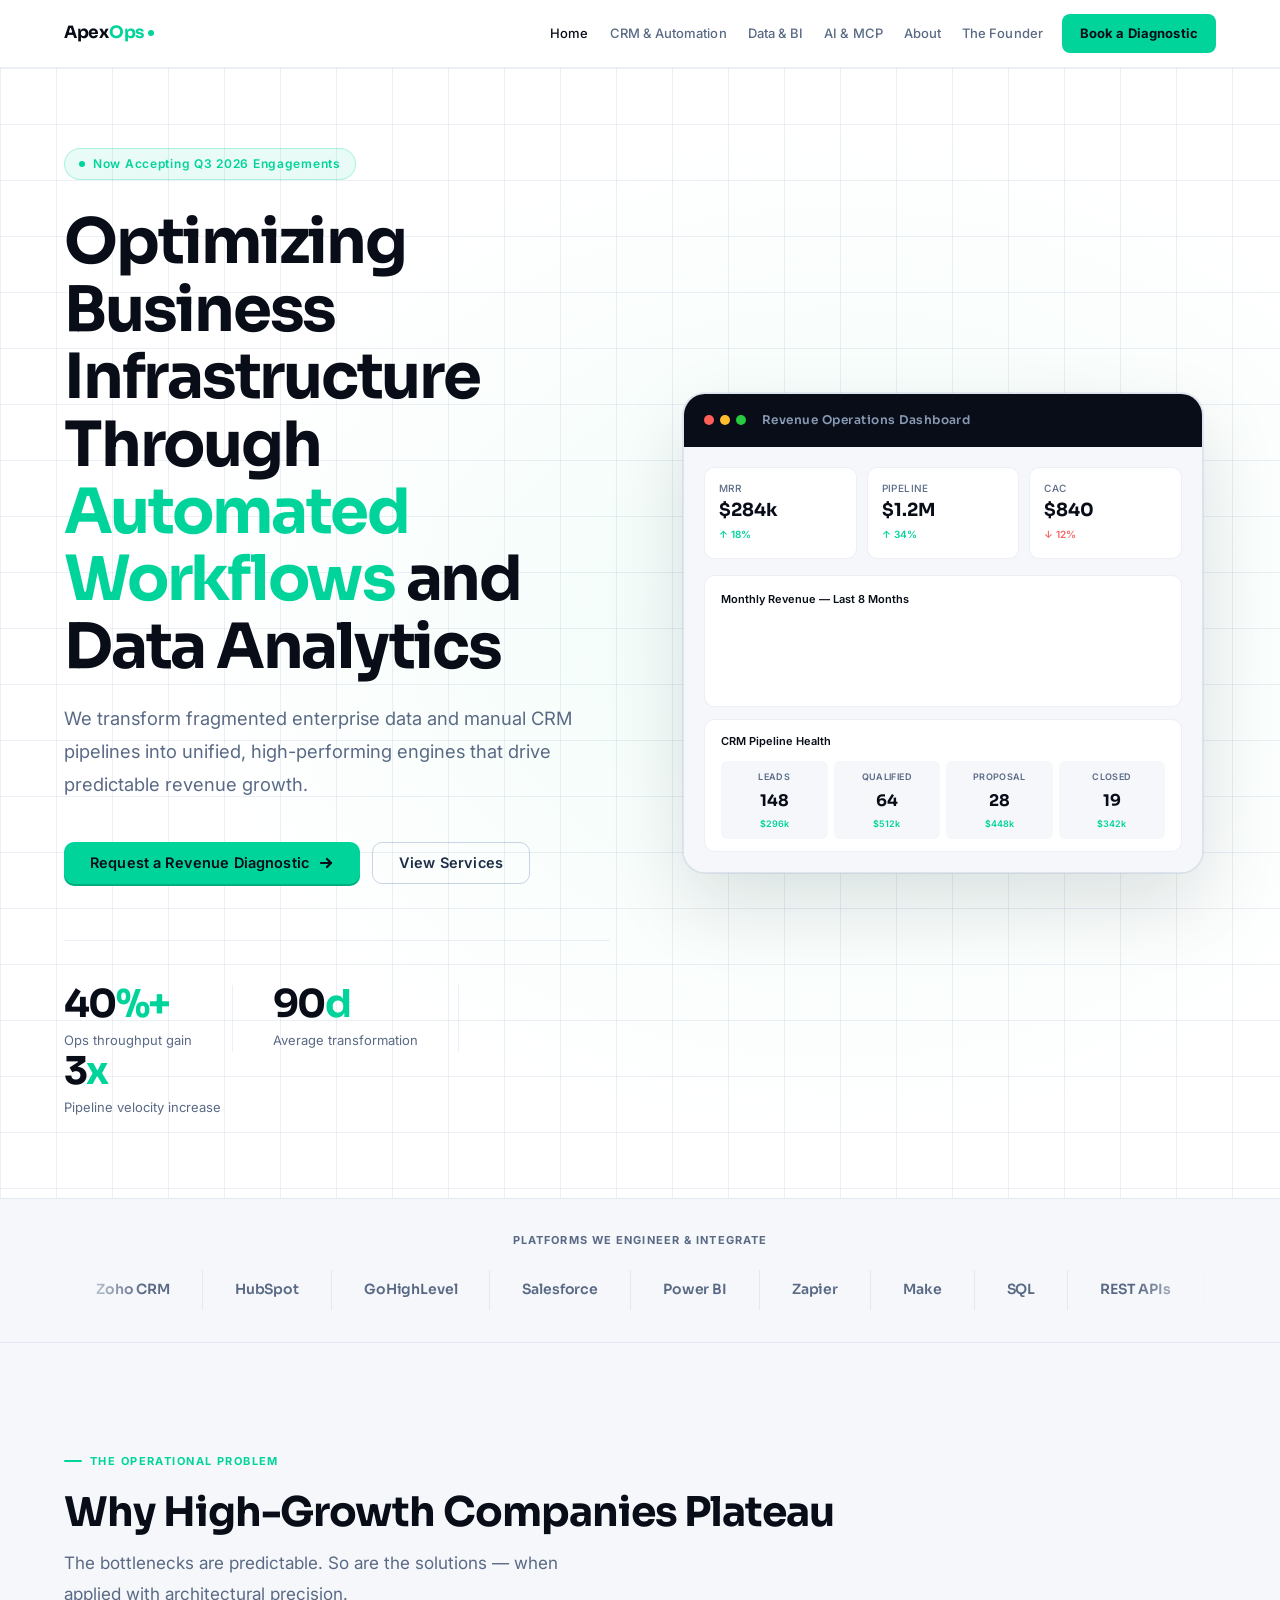
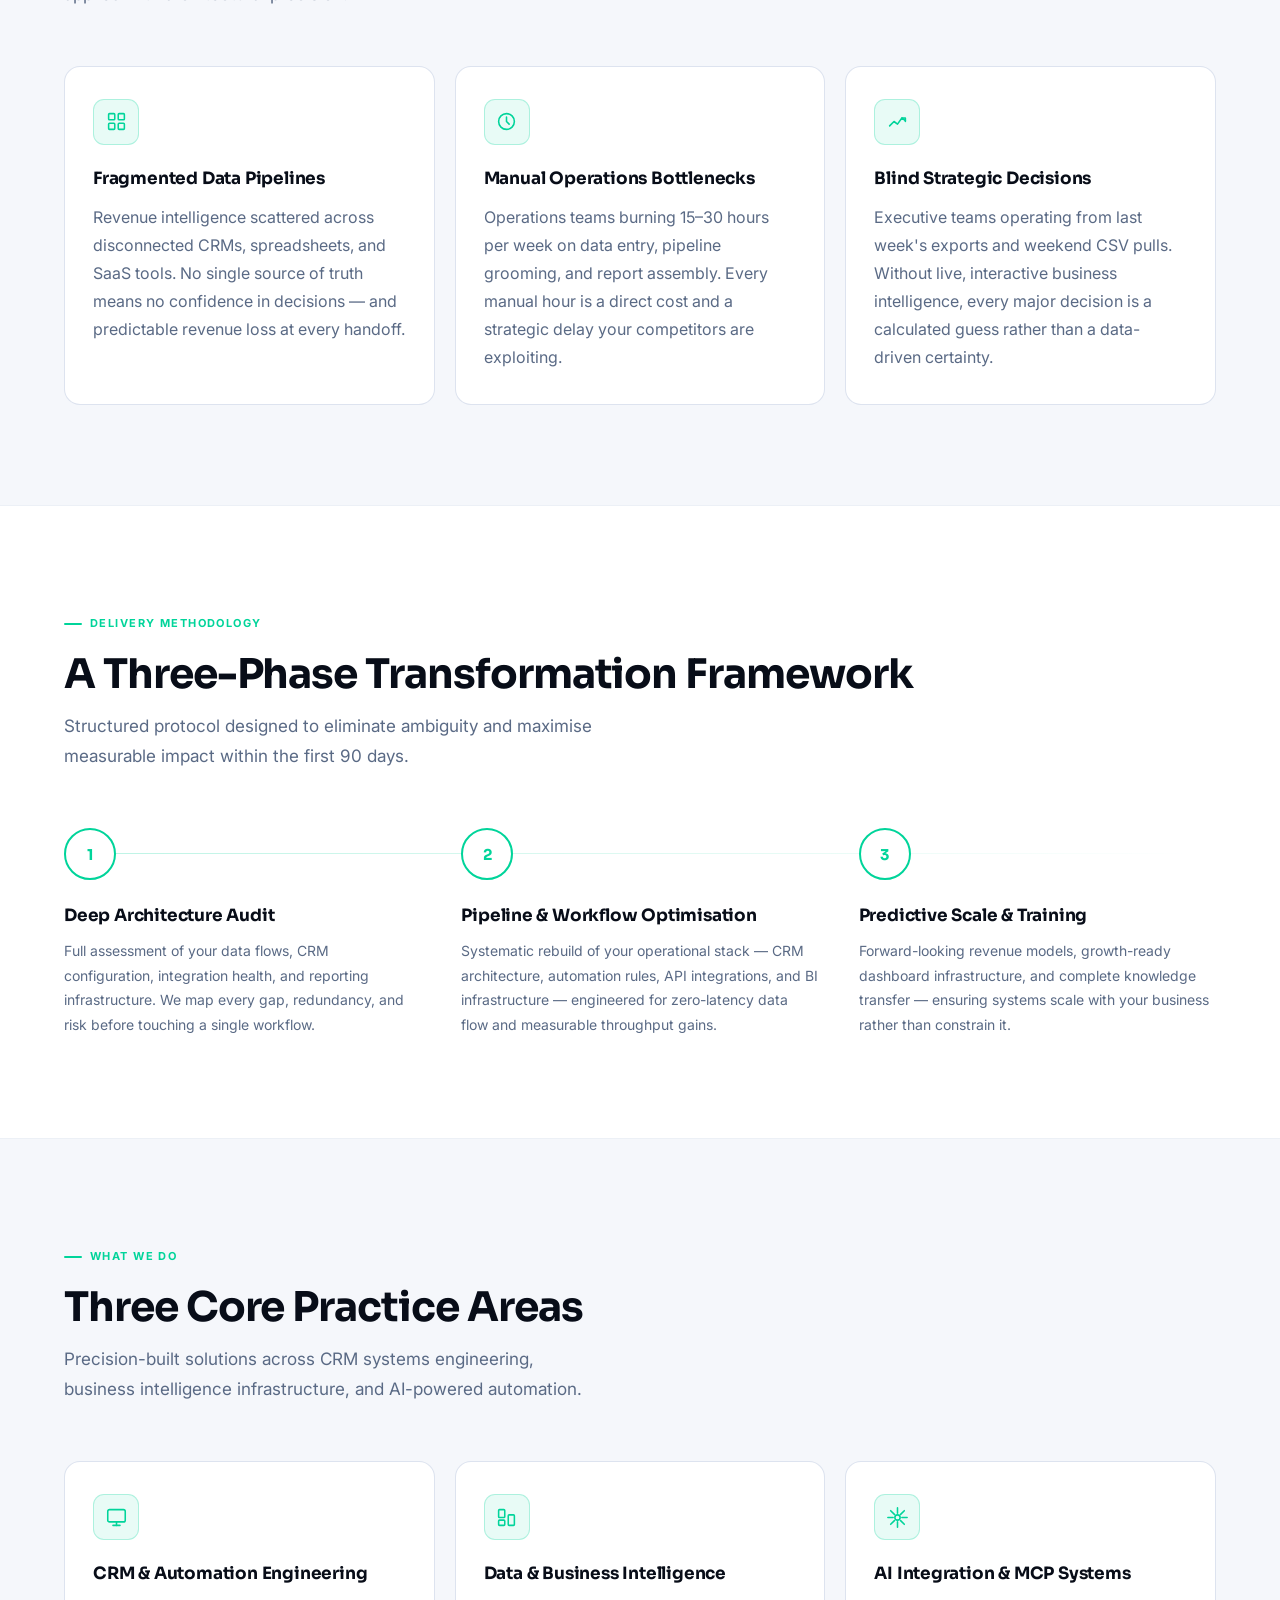
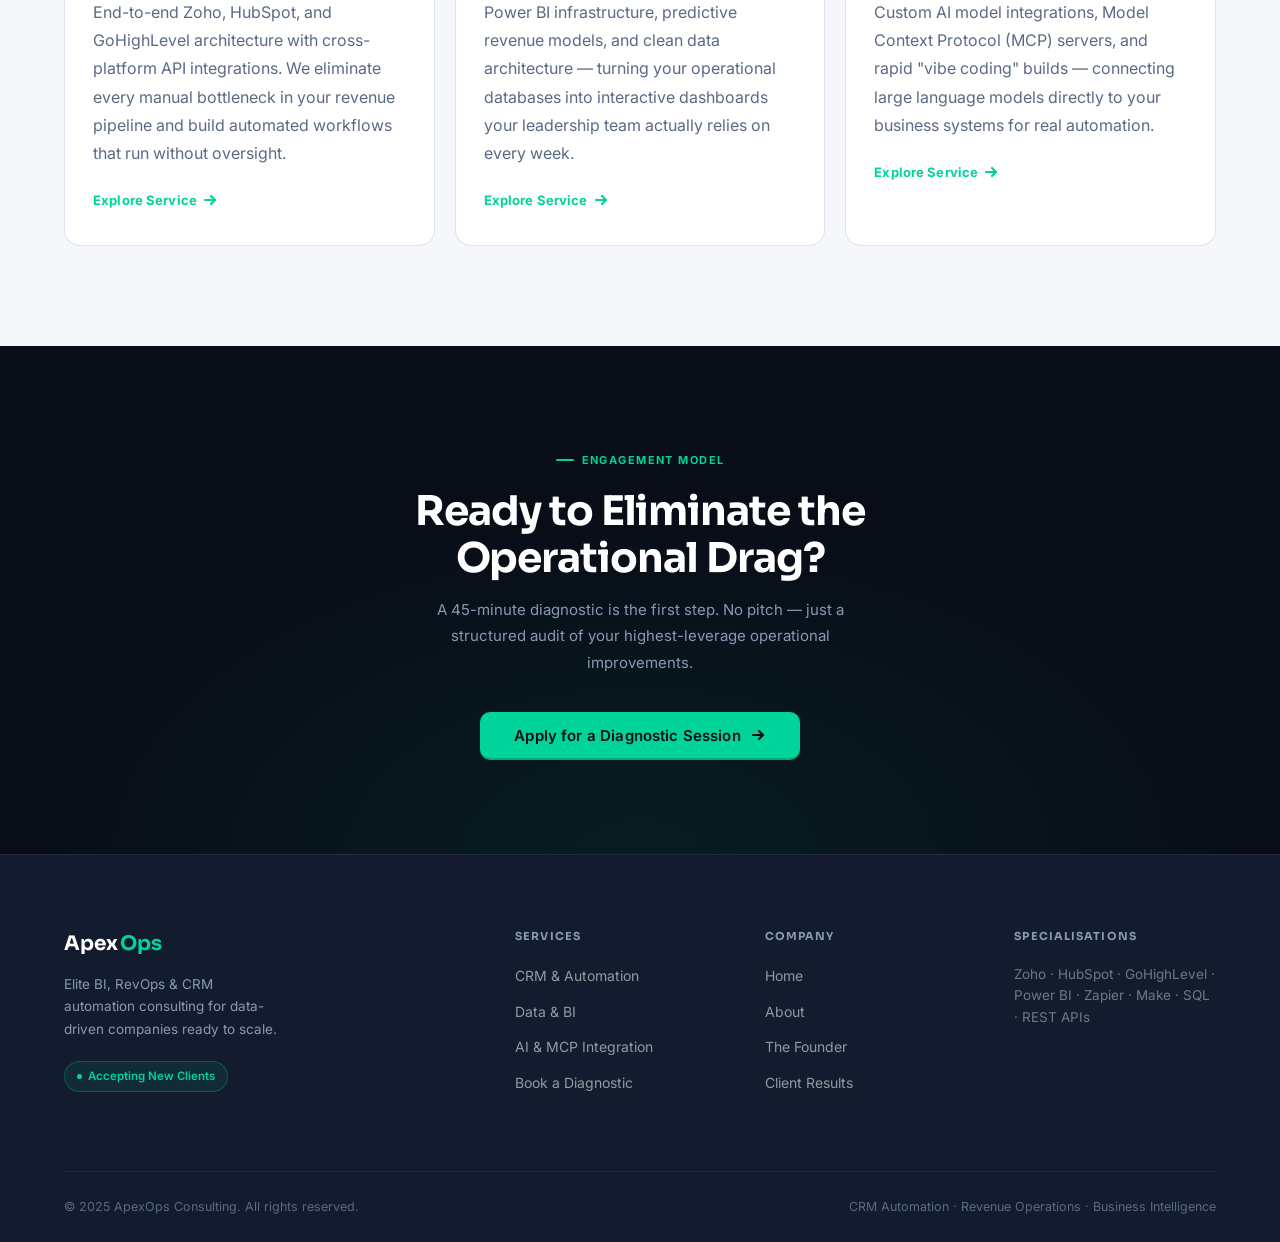
==== commit 1548e9b7: "Update index.html" ====
--- a/index.html
+++ b/index.html
@@ -24,7 +24,7 @@
     <div class="hero-content">
       <div class="badge reveal">
         <span class="badge-dot"></span>
-        Now Accepting Q3 2025 Engagements
+        Now Accepting Q3 2026 Engagements
       </div>
       <h1 id="hero-h1" class="reveal reveal-delay-1">
         Optimizing Business Infrastructure Through <em>Automated Workflows</em> and Data Analytics
